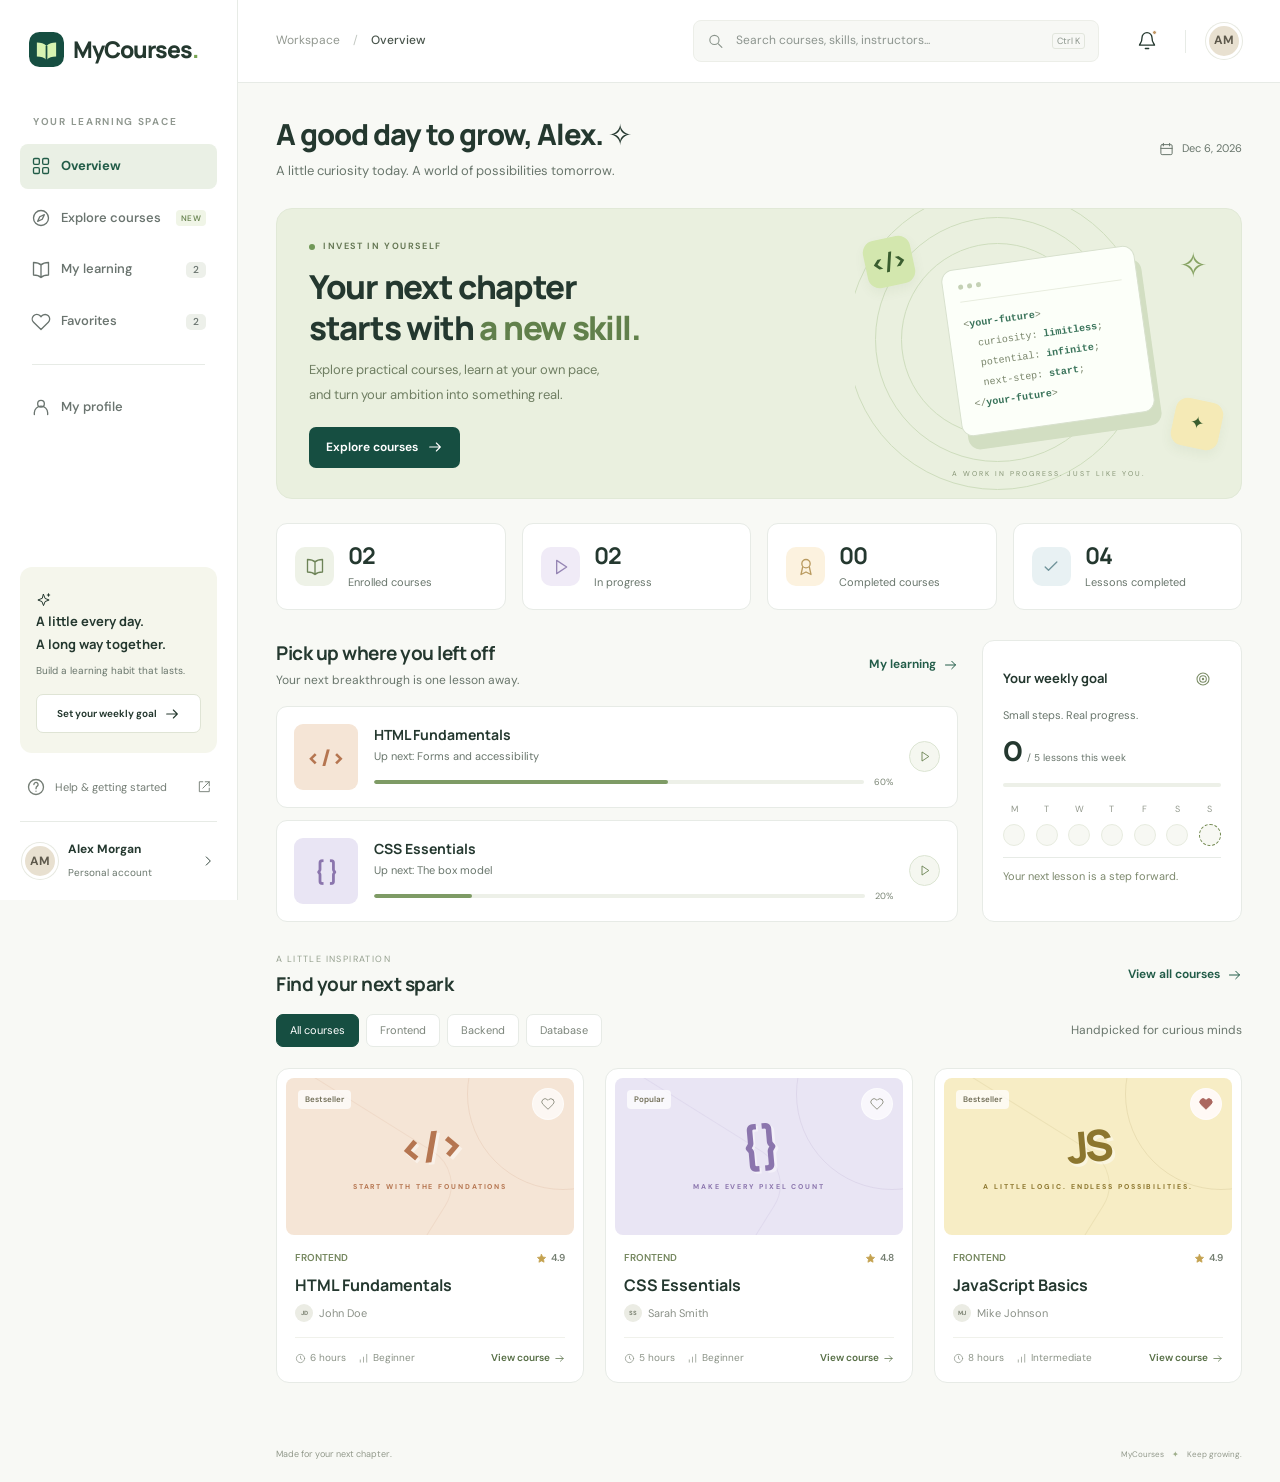
==== index.html @ 32fc0142 "Update index.html and README.md for dashboard redesign and default routing" ====
<!DOCTYPE html>
<html lang="en">
<head>
  <meta charset="UTF-8">
  <meta name="viewport" content="width=device-width, initial-scale=1">
  <meta name="theme-color" content="#164e41">
  <title>MyCourses · Learning Studio</title>
  <script>
    const dashboard = new URL('learning-studio/index.html', window.location.href);
    dashboard.search = window.location.search;
    dashboard.hash = window.location.hash;
    window.location.replace(dashboard.href);
  </script>
  <noscript><meta http-equiv="refresh" content="0; url=learning-studio/index.html"></noscript>
</head>
<body>
  <p>Opening your learning space… <a href="learning-studio/index.html">Open MyCourses</a></p>
</body>
</html>
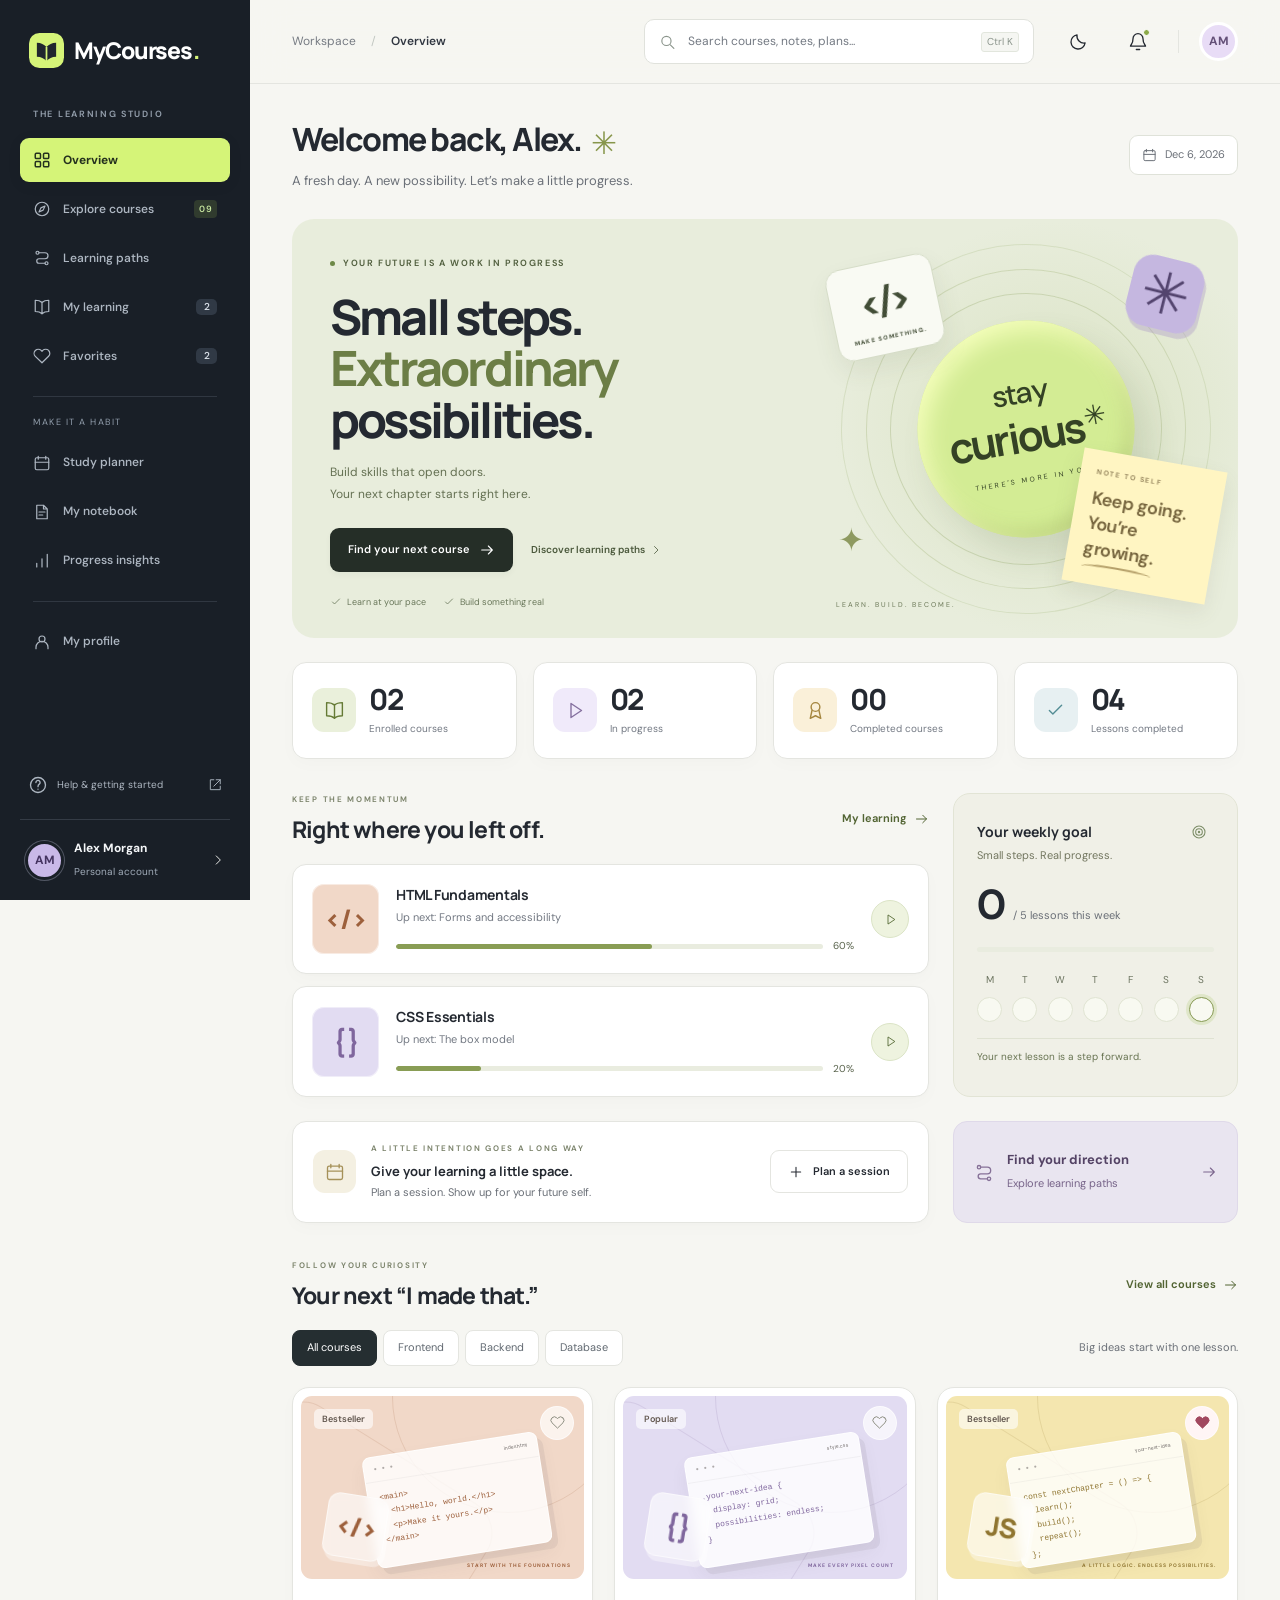
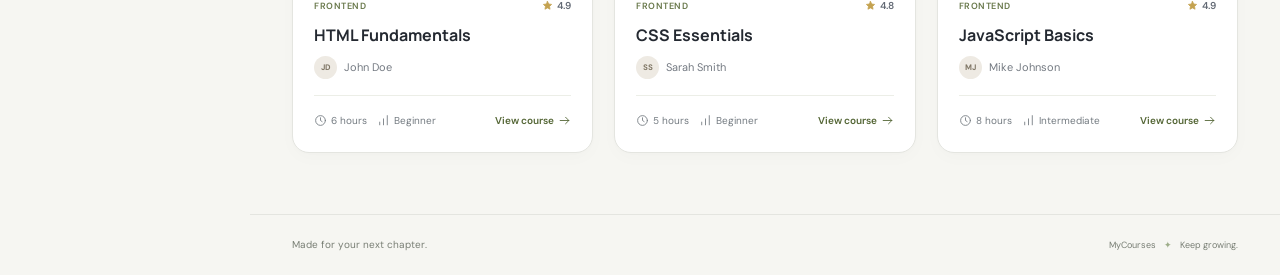
==== commit 5899235e: "feat: update appearance and navigation in learning studio - Changed theme color in index.html from #" ====
--- a/index.html
+++ b/index.html
@@ -3,7 +3,7 @@
 <head>
   <meta charset="UTF-8">
   <meta name="viewport" content="width=device-width, initial-scale=1">
-  <meta name="theme-color" content="#164e41">
+  <meta name="theme-color" content="#171c23">
   <title>MyCourses · Learning Studio</title>
   <script>
     const dashboard = new URL('learning-studio/index.html', window.location.href);
@@ -16,4 +16,4 @@
 <body>
   <p>Opening your learning space… <a href="learning-studio/index.html">Open MyCourses</a></p>
 </body>
-</html>+</html>
